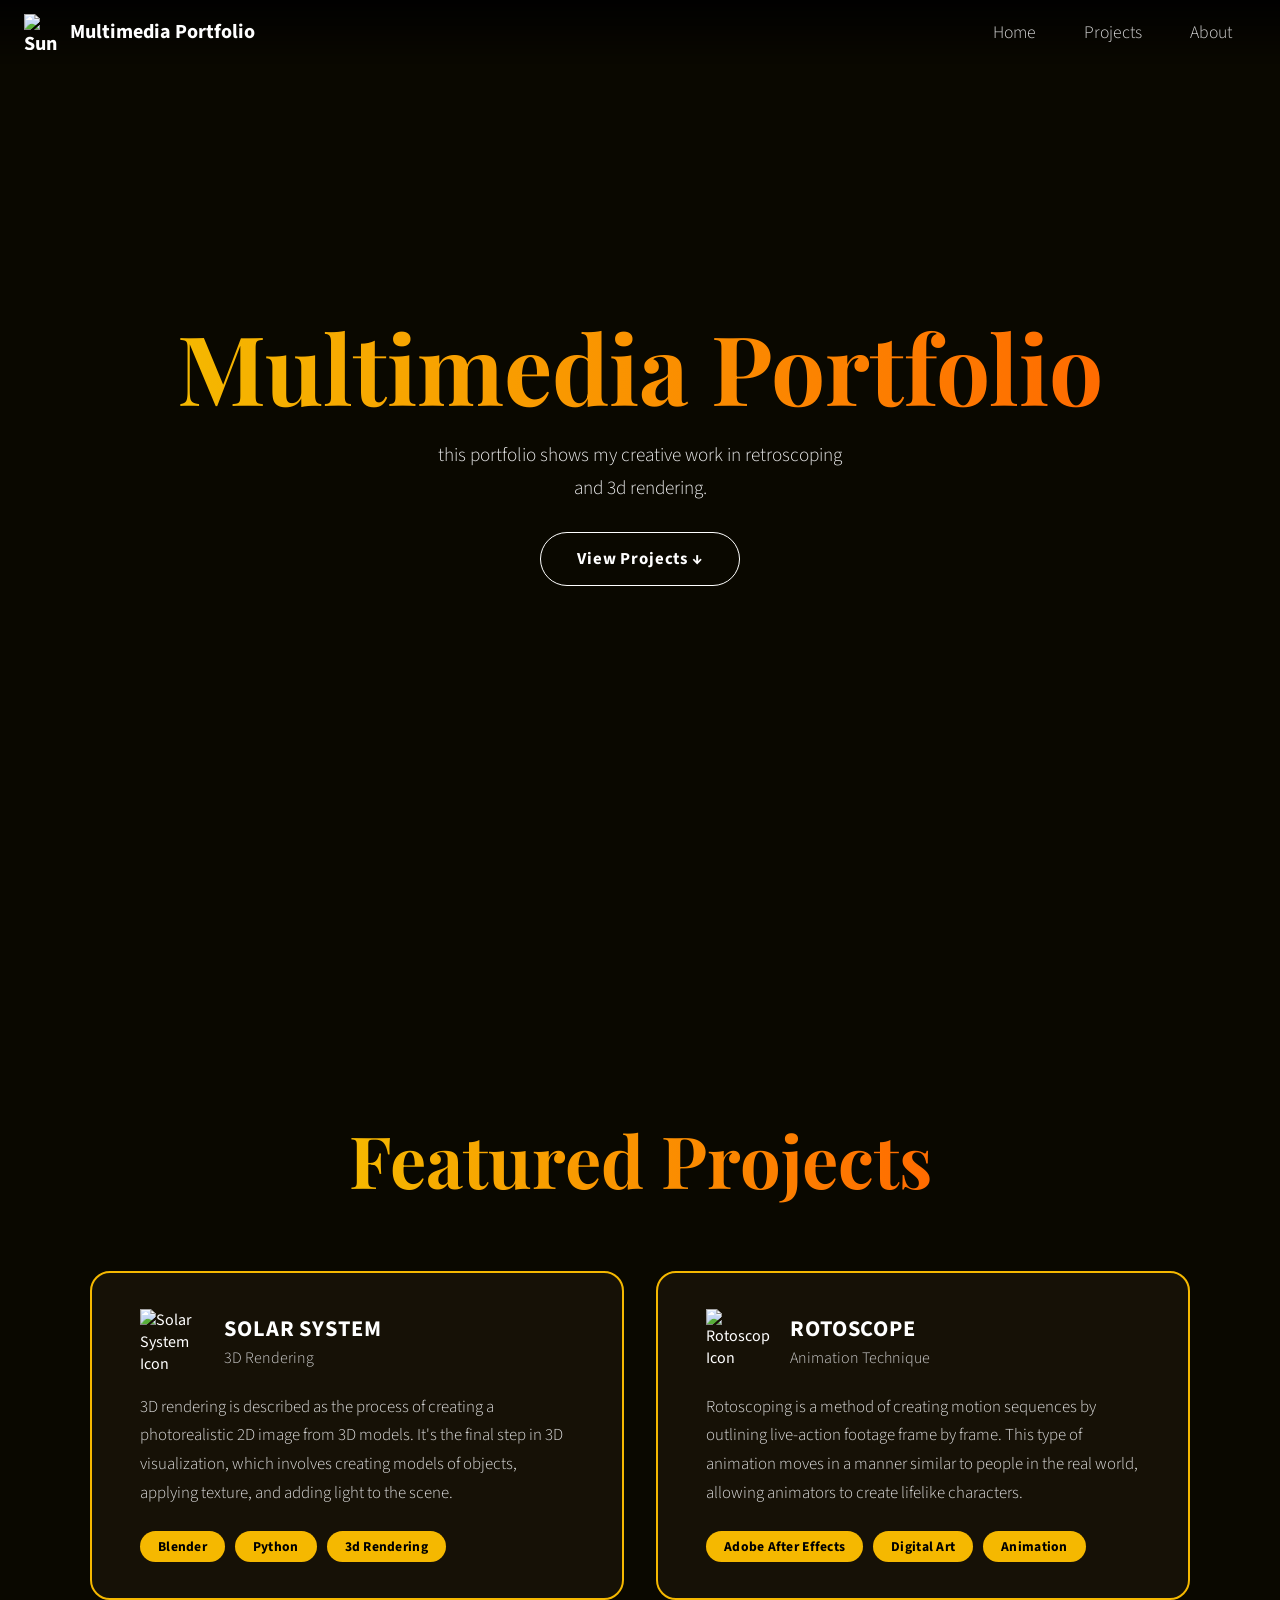
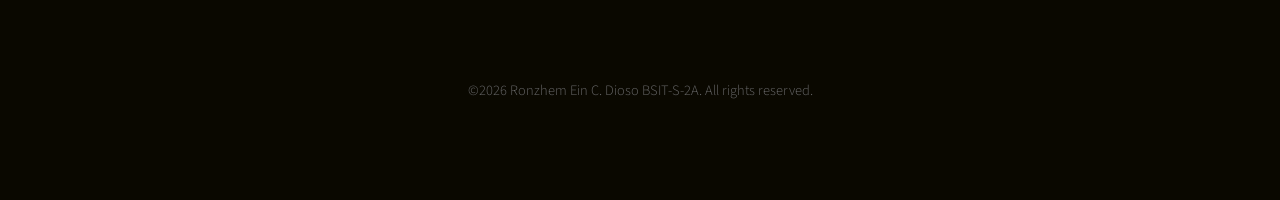
==== index.html @ b8014ca4 "portfolio" ====
<!DOCTYPE html>
<html lang="en">
<head>
  <meta charset="UTF-8" />
  <meta name="viewport" content="width=device-width, initial-scale=1.0"/>
  <title>Ronzhem's Multimedia Portfolio</title>
  <link rel="stylesheet" href="style.css" />
  
</head>
<body>
  <nav>
    <div class="nav-logo">
      <img src="images/sun.png" alt="Sun" class="nav-sun" />
      Multimedia Portfolio
    </div>
    <ul class="nav-links">
      <li><a href="index.html">Home</a></li>
      <li><a href="#projects">Projects</a></li>
      <li><a href="about.html">About</a></li>
    </ul>
  </nav>

  <!-- HERO -->
  <main class="hero">
    <h1 class="hero-title">Multimedia Portfolio</h1>
    <p class="hero-sub">this portfolio shows my creative work in retroscoping<br>and 3d rendering.</p>
    <a href="#projects" class="scroll-btn">View Projects ↓</a>
  </main>

  <!-- FEATURED PROJECTS -->
  <section id="projects" class="projects-section">
    <h2 class="section-title">Featured Projects</h2>
    <div class="cards-grid">

      <!-- Solar System Card -->
      <a href="portfolio/solarsystem.html" class="card">
        <div class="card-header">
          <img src="images/sun.png" alt="Solar System Icon" class="card-icon" />
          <div>
            <div class="card-title">SOLAR SYSTEM</div>
            <div class="card-subtitle">3D Rendering</div>
          </div>
        </div>
        <p class="card-desc">3D rendering is described as the process of creating a photorealistic 2D image from 3D models. It's the final step in 3D visualization, which involves creating models of objects, applying texture, and adding light to the scene.</p>
        <div class="tags">
          <span class="tag">Blender</span>
          <span class="tag">Python</span>
          <span class="tag">3d Rendering</span>
        </div>
      </a>

      <!-- Rotoscope Card -->
      <a href="portfolio/rotoscope.html" class="card">
        <div class="card-header">
          <img src="images/sun.png" alt="Rotoscope Icon" class="card-icon" />
          <div>
            <div class="card-title">ROTOSCOPE</div>
            <div class="card-subtitle">Animation Technique</div>
          </div>
        </div>
        <p class="card-desc">Rotoscoping is a method of creating motion sequences by outlining live-action footage frame by frame. This type of animation moves in a manner similar to people in the real world, allowing animators to create lifelike characters.</p>
        <div class="tags">
          <span class="tag">Adobe After Effects</span>
          <span class="tag">Digital Art</span>
          <span class="tag">Animation</span>
        </div>
      </a>

    </div>

    <footer class="site-footer">©2026 Ronzhem Ein C. Dioso BSIT-S-2A. All rights reserved.</footer>
  </section>

  <script>
    const heroBg = document.querySelector('.hero-bg');
    const hero = document.querySelector('.hero');
    window.addEventListener('scroll', () => {
      const scrollY = window.scrollY;
      const heroHeight = hero.offsetHeight;
      const fadeProgress = Math.min(scrollY / (heroHeight * 0.5), 1);
      heroBg.style.opacity = 0.12 * (1 - fadeProgress);
    });
  </script>

</body>
</html>
---- style.css ----
@import url('https://fonts.googleapis.com/css2?family=Playfair+Display:wght@700&family=Source+Sans+3:wght@300;400;700&display=swap');

*, *::before, *::after {
  margin: 0;
  padding: 0;
  box-sizing: border-box;
}

html {
  scroll-behavior: smooth;
}

html, body {
  background-color: #0a0800;
  color: #fff;
  font-family: 'Source Sans 3', sans-serif;
}

/* ── NAV ── */
nav {
  position: fixed;
  top: 0;
  left: 0;
  width: 100%;
  display: flex;
  justify-content: space-between;
  align-items: center;
  padding: 14px 48px 14px 24px;
  z-index: 100;
  background: linear-gradient(to bottom, rgba(0,0,0,0.85) 0%, rgba(0,0,0,0) 100%);
}

.nav-logo {
  display: flex;
  align-items: center;
  gap: 10px;
  font-weight: 700;
  font-size: 1.25rem;
  color: #ffffff;
}

.nav-sun {
  width: 36px;
  height: 36px;
  object-fit: contain;
}

.nav-links {
  list-style: none;
  display: flex;
  gap: 48px;
}

.nav-links a {
  text-decoration: none;
  color: #d4d4d4;
  font-size: 1.1rem;
  font-weight: 300;
  transition: color 0.2s;
}

.nav-links a:hover {
  color: #f5b800;
}

/* ── HERO ── */
/* ── HERO ── */
.hero {
  height: 100vh;
  display: flex;
  flex-direction: column;
  align-items: center;
  justify-content: center;
  text-align: center;
  gap: 20px;
  padding: 0 24px;
  position: relative;
  overflow: hidden;
  background-image: url('./images/bg2.jpg');
  background-size: cover;
  background-position: center;
  background-repeat: no-repeat;
}

.hero::before {
  content: '';
  position: absolute;
  inset: 0;
  background: linear-gradient(to bottom, rgba(10,8,0,0.75) 0%, rgba(10,8,0,0.85) 60%, rgba(10,8,0,1) 100%);
  z-index: 0;
}

.hero > * {
  position: relative;
  z-index: 1;
}

.hero-sun {
  width: 100px;
  height: 100px;
  object-fit: contain;
}

.hero-title {
  font-family: 'Playfair Display', serif;
  font-size: clamp(3rem, 8vw, 6rem);
  font-weight: 700;
  background: linear-gradient(90deg, #f5b800 0%, #ff6b00 100%);
  -webkit-background-clip: text;
  -webkit-text-fill-color: transparent;
  background-clip: text;
  line-height: 1.1;
}

.hero-sub {
  font-size: clamp(1.05rem, 2vw, 1.2rem);
  font-weight: 300;
  color: #e8e8e8;
  line-height: 1.7;
}

/* ── SCROLL BUTTON ── */
.scroll-btn {
  display: inline-block;
  margin-top: 8px;
  padding: 14px 36px;
  border: 1.5px solid #ffffff;
  border-radius: 999px;
  color: #ffffff;
  font-family: 'Source Sans 3', sans-serif;
  font-size: 1.05rem;
  font-weight: 700;
  text-decoration: none;
  letter-spacing: 0.05em;
  transition: background 0.25s ease, color 0.25s ease, transform 0.2s ease, box-shadow 0.25s ease;
}

.scroll-btn:hover {
  background: #ffffff;
  color: #000;
  transform: translateY(-3px);
  box-shadow: 0 0 24px rgba(255, 255, 255, 0.3);
}

/* ── SCROLL INDICATOR ── */
.scroll-indicator {
  position: absolute;
  bottom: 32px;
  left: 50%;
  transform: translateX(-50%);
  opacity: 0.5;
  animation: bounce 2s ease-in-out infinite;
  text-decoration: none;
  color: #f5b800;
  font-size: 1.4rem;
}

@keyframes bounce {
  0%, 100% { transform: translateX(-50%) translateY(0); }
  50%       { transform: translateX(-50%) translateY(8px); }
}

/* ── PROJECTS SECTION ── */
.projects-section {
  min-height: 100vh;
  display: flex;
  flex-direction: column;
  align-items: center;
  justify-content: center;
  padding: 160px 48px 48px;
  gap: 64px;
}

.section-title {
  font-family: 'Playfair Display', serif;
  font-size: clamp(2.5rem, 6vw, 4.5rem);
  font-weight: 700;
  background: linear-gradient(90deg, #f5b800 0%, #ff6b00 100%);
  -webkit-background-clip: text;
  -webkit-text-fill-color: transparent;
  background-clip: text;
  text-align: center;
}

/* ── CARDS GRID ── */
.cards-grid {
  display: grid;
  grid-template-columns: repeat(2, 1fr);
  gap: 32px;
  width: 100%;
  max-width: 1100px;
  align-items: stretch;
}

/* ── CARD ── */
.card {
  text-decoration: none;
  color: inherit;
  background-color: #161106;
  border: 2px solid #f5b800;
  border-radius: 20px;
  padding: 36px 48px;
  display: flex;
  flex-direction: column;
  gap: 20px;
  transition: transform 0.25s ease, box-shadow 0.25s ease, border-color 0.25s ease;
  cursor: pointer;
}

.card:hover {
  transform: translateY(-6px);
  box-shadow: 0 0 32px rgba(245, 184, 0, 0.3);
  border-color: #ff6b00;
}

.card-header {
  display: flex;
  align-items: center;
  gap: 20px;
}

.card-icon {
  width: 64px;
  height: 64px;
  object-fit: contain;
  flex-shrink: 0;
}

.flower-icon {
  font-size: 3.2rem;
  line-height: 1;
  display: flex;
  align-items: center;
  justify-content: center;
  width: 64px;
  height: 64px;
  flex-shrink: 0;
}

.card-title {
  font-size: 1.4rem;
  font-weight: 700;
  color: #fff;
  letter-spacing: 0.04em;
}

.card-subtitle {
  font-size: 1rem;
  font-weight: 300;
  color: #ccc;
  margin-top: 2px;
}

.card-desc {
  font-size: 1.05rem;
  font-weight: 300;
  color: #ddd;
  line-height: 1.7;
}

/* ── TAGS ── */
.tags {
  display: flex;
  flex-wrap: wrap;
  gap: 10px;
  margin-top: 4px;
}

.tag {
  background-color: #f5b800;
  color: #000;
  font-weight: 700;
  font-size: 0.85rem;
  padding: 6px 18px;
  border-radius: 999px;
  letter-spacing: 0.02em;
  transition: background 0.2s ease, color 0.2s ease;
  cursor: default;
}

.tag:hover {
  background-color: transparent;
  color: #f5b800;
  outline: 1.5px solid #f5b800;
}

/* ── FOOTER ── */
.site-footer {
  font-size: 0.9rem;
  font-weight: 300;
  color: #666;
  text-align: center;
  margin-top: 16px;
}

/* ── RESPONSIVE ── */
@media (max-width: 768px) {
  .cards-grid {
    grid-template-columns: 1fr;
  }

  nav {
    padding: 14px 24px;
  }

  .nav-links {
    gap: 24px;
  }

  .projects-section {
    padding: 80px 24px 48px;
  }
}
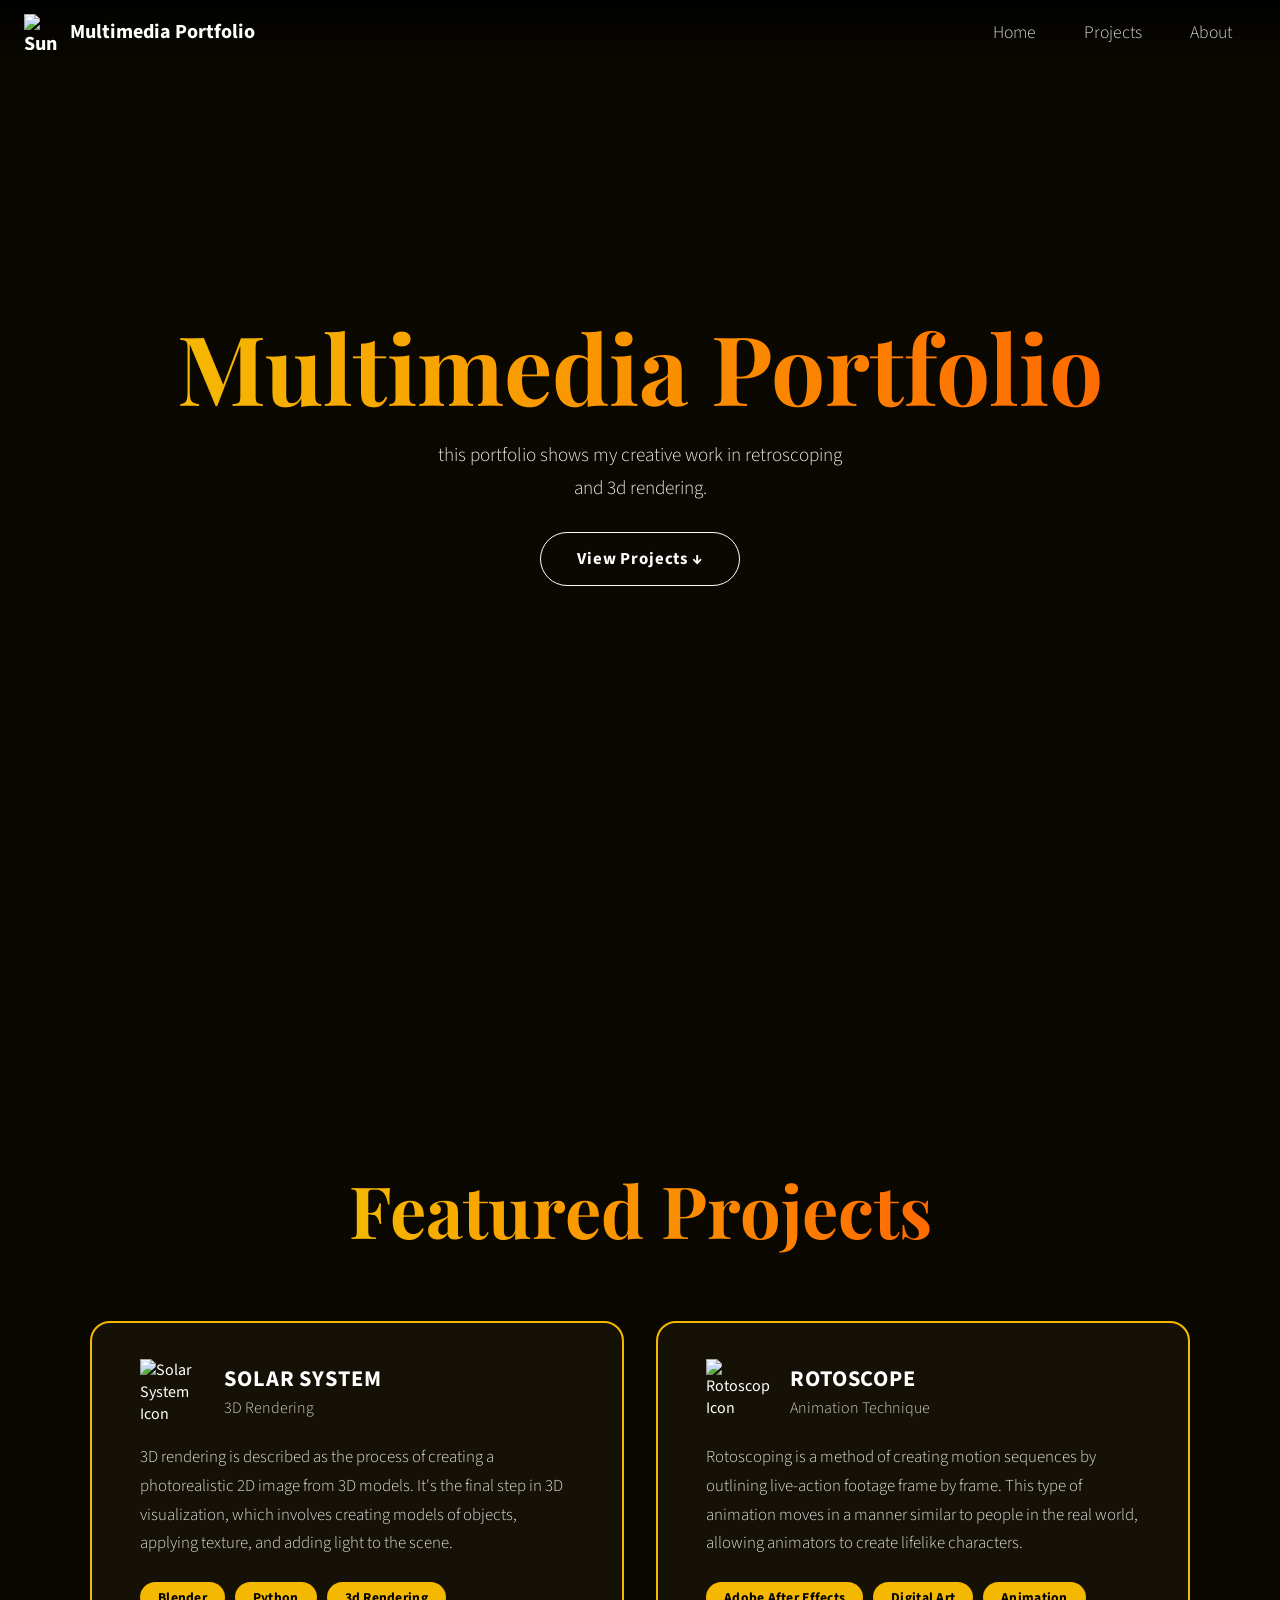
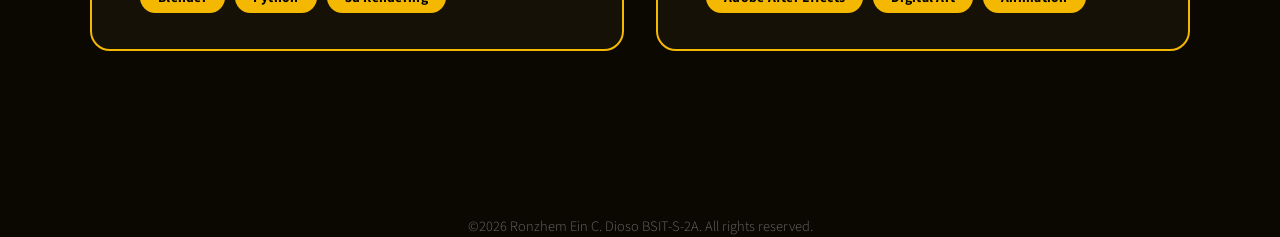
==== commit 4c940620: "page" ====
--- a/index.html
+++ b/index.html
@@ -5,9 +5,9 @@
   <meta name="viewport" content="width=device-width, initial-scale=1.0"/>
   <title>Ronzhem's Multimedia Portfolio</title>
   <link rel="stylesheet" href="style.css" />
-  
 </head>
 <body>
+
   <nav>
     <div class="nav-logo">
       <img src="images/sun.png" alt="Sun" class="nav-sun" />
@@ -20,65 +20,68 @@
     </ul>
   </nav>
 
-  <!-- HERO -->
-  <main class="hero">
-    <h1 class="hero-title">Multimedia Portfolio</h1>
-    <p class="hero-sub">this portfolio shows my creative work in retroscoping<br>and 3d rendering.</p>
-    <a href="#projects" class="scroll-btn">View Projects ↓</a>
+  <main>
+
+    <!-- HERO -->
+    <section class="hero">
+      <h1 class="hero-title">Multimedia Portfolio</h1>
+      <p class="hero-sub">this portfolio shows my creative work in retroscoping<br>and 3d rendering.</p>
+      <a href="#projects" class="scroll-btn">View Projects ↓</a>
+    </section>
+
+    <!-- FEATURED PROJECTS -->
+    <section id="projects" class="projects-section">
+      <h2 class="section-title">Featured Projects</h2>
+      <div class="cards-grid">
+
+        <!-- Solar System Card -->
+        <a href="portfolio/solarsystem.html" class="card">
+          <div class="card-header">
+            <img src="images/sun.png" alt="Solar System Icon" class="card-icon" />
+            <div>
+              <div class="card-title">SOLAR SYSTEM</div>
+              <div class="card-subtitle">3D Rendering</div>
+            </div>
+          </div>
+          <p class="card-desc">3D rendering is described as the process of creating a photorealistic 2D image from 3D models. It's the final step in 3D visualization, which involves creating models of objects, applying texture, and adding light to the scene.</p>
+          <div class="tags">
+            <span class="tag">Blender</span>
+            <span class="tag">Python</span>
+            <span class="tag">3d Rendering</span>
+          </div>
+        </a>
+
+        <!-- Rotoscope Card -->
+        <a href="portfolio/rotoscope.html" class="card">
+          <div class="card-header">
+            <img src="images/sun.png" alt="Rotoscope Icon" class="card-icon" />
+            <div>
+              <div class="card-title">ROTOSCOPE</div>
+              <div class="card-subtitle">Animation Technique</div>
+            </div>
+          </div>
+          <p class="card-desc">Rotoscoping is a method of creating motion sequences by outlining live-action footage frame by frame. This type of animation moves in a manner similar to people in the real world, allowing animators to create lifelike characters.</p>
+          <div class="tags">
+            <span class="tag">Adobe After Effects</span>
+            <span class="tag">Digital Art</span>
+            <span class="tag">Animation</span>
+          </div>
+        </a>
+
+      </div>
+    </section>
+
   </main>
 
-  <!-- FEATURED PROJECTS -->
-  <section id="projects" class="projects-section">
-    <h2 class="section-title">Featured Projects</h2>
-    <div class="cards-grid">
-
-      <!-- Solar System Card -->
-      <a href="portfolio/solarsystem.html" class="card">
-        <div class="card-header">
-          <img src="images/sun.png" alt="Solar System Icon" class="card-icon" />
-          <div>
-            <div class="card-title">SOLAR SYSTEM</div>
-            <div class="card-subtitle">3D Rendering</div>
-          </div>
-        </div>
-        <p class="card-desc">3D rendering is described as the process of creating a photorealistic 2D image from 3D models. It's the final step in 3D visualization, which involves creating models of objects, applying texture, and adding light to the scene.</p>
-        <div class="tags">
-          <span class="tag">Blender</span>
-          <span class="tag">Python</span>
-          <span class="tag">3d Rendering</span>
-        </div>
-      </a>
-
-      <!-- Rotoscope Card -->
-      <a href="portfolio/rotoscope.html" class="card">
-        <div class="card-header">
-          <img src="images/sun.png" alt="Rotoscope Icon" class="card-icon" />
-          <div>
-            <div class="card-title">ROTOSCOPE</div>
-            <div class="card-subtitle">Animation Technique</div>
-          </div>
-        </div>
-        <p class="card-desc">Rotoscoping is a method of creating motion sequences by outlining live-action footage frame by frame. This type of animation moves in a manner similar to people in the real world, allowing animators to create lifelike characters.</p>
-        <div class="tags">
-          <span class="tag">Adobe After Effects</span>
-          <span class="tag">Digital Art</span>
-          <span class="tag">Animation</span>
-        </div>
-      </a>
-
-    </div>
-
-    <footer class="site-footer">©2026 Ronzhem Ein C. Dioso BSIT-S-2A. All rights reserved.</footer>
-  </section>
+  <footer class="site-footer">©2026 Ronzhem Ein C. Dioso BSIT-S-2A. All rights reserved.</footer>
 
   <script>
-    const heroBg = document.querySelector('.hero-bg');
     const hero = document.querySelector('.hero');
     window.addEventListener('scroll', () => {
       const scrollY = window.scrollY;
       const heroHeight = hero.offsetHeight;
       const fadeProgress = Math.min(scrollY / (heroHeight * 0.5), 1);
-      heroBg.style.opacity = 0.12 * (1 - fadeProgress);
+      hero.style.opacity = 1 - fadeProgress * 0.3;
     });
   </script>
 
--- a/style.css
+++ b/style.css
@@ -310,4 +310,49 @@
   .projects-section {
     padding: 80px 24px 48px;
   }
+}
+
+@media (max-width: 768px) {
+
+  /* Fix nav wrapping and overlap */
+  nav {
+    flex-direction: column;
+    align-items: flex-start;
+    padding: 12px 6%;
+    gap: 6px;
+  }
+
+  .nav-links {
+    display: flex;
+    flex-wrap: wrap;
+    gap: 12px;
+  }
+
+  /* Push hero down more to account for taller nav on mobile */
+  .project-hero {
+    padding: 140px 6% 48px;
+  }
+
+  /* Celestial image fix */
+  .celestial-img-wrap {
+    min-height: 260px;
+    height: 260px;
+  }
+
+  .celestial-img {
+    width: 100%;
+    height: 260px;
+    min-height: unset;
+    object-fit: cover;
+    margin: 0;
+  }
+
+  .celestial-card {
+    grid-template-columns: 1fr;
+    gap: 24px;
+  }
+
+  .celestial-info {
+    padding: 28px;
+  }
 }
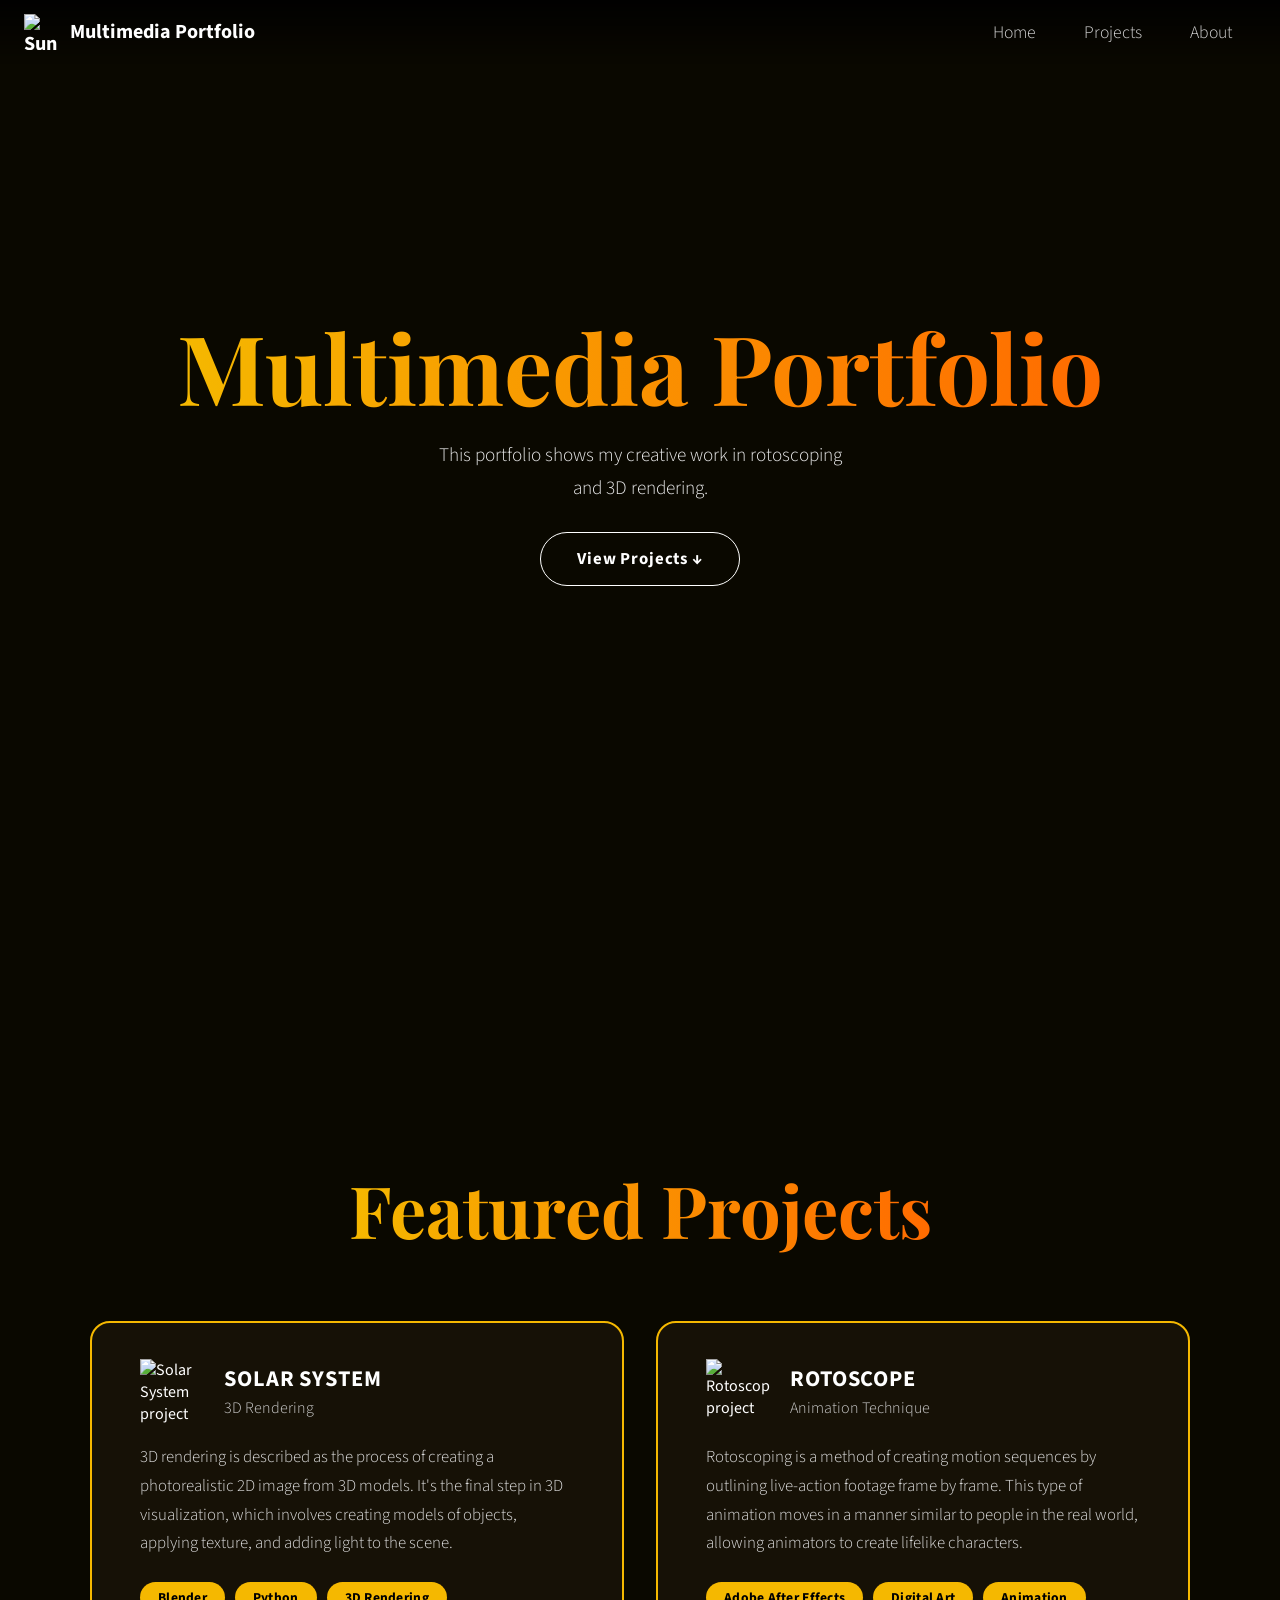
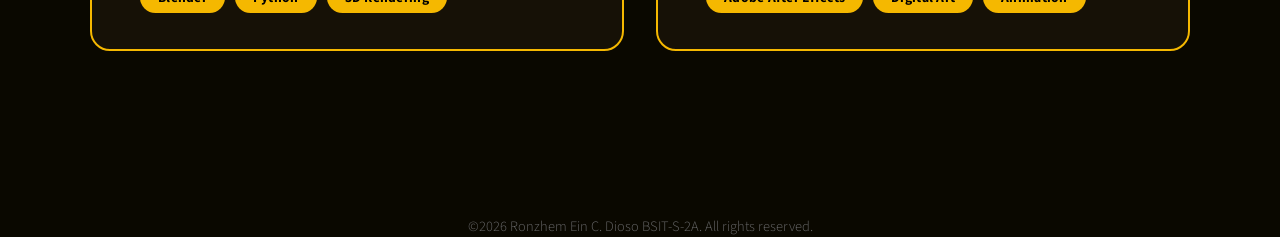
==== commit 2c89df8c: "pages" ====
--- a/index.html
+++ b/index.html
@@ -8,9 +8,9 @@
 </head>
 <body>
 
-  <nav>
+  <nav role="navigation" aria-label="Main navigation">
     <div class="nav-logo">
-      <img src="images/sun.png" alt="Sun" class="nav-sun" />
+      <img src="images/sun.png" alt="Sun icon" class="nav-sun" width="32" height="32" />
       Multimedia Portfolio
     </div>
     <ul class="nav-links">
@@ -20,48 +20,48 @@
     </ul>
   </nav>
 
-  <main>
+  <main id="main-content">
 
     <!-- HERO -->
-    <section class="hero">
+    <section class="hero" aria-label="Hero section">
       <h1 class="hero-title">Multimedia Portfolio</h1>
-      <p class="hero-sub">this portfolio shows my creative work in retroscoping<br>and 3d rendering.</p>
-      <a href="#projects" class="scroll-btn">View Projects ↓</a>
+      <p class="hero-sub">This portfolio shows my creative work in rotoscoping<br aria-hidden="true" />and 3D rendering.</p>
+      <a href="#projects" class="scroll-btn" aria-label="Scroll down to view projects">View Projects ↓</a>
     </section>
 
     <!-- FEATURED PROJECTS -->
-    <section id="projects" class="projects-section">
-      <h2 class="section-title">Featured Projects</h2>
-      <div class="cards-grid">
+    <section id="projects" class="projects-section" aria-labelledby="projects-heading">
+      <h2 id="projects-heading" class="section-title">Featured Projects</h2>
+      <div class="cards-grid" role="list">
 
         <!-- Solar System Card -->
-        <a href="portfolio/solarsystem.html" class="card">
+        <a href="portfolio/solarsystem.html" class="card" role="listitem" aria-label="Solar System – 3D Rendering project">
           <div class="card-header">
-            <img src="images/sun.png" alt="Solar System Icon" class="card-icon" />
+            <img src="images/sun.png" alt="Solar System project icon" class="card-icon" width="48" height="48" />
             <div>
               <div class="card-title">SOLAR SYSTEM</div>
               <div class="card-subtitle">3D Rendering</div>
             </div>
           </div>
           <p class="card-desc">3D rendering is described as the process of creating a photorealistic 2D image from 3D models. It's the final step in 3D visualization, which involves creating models of objects, applying texture, and adding light to the scene.</p>
-          <div class="tags">
+          <div class="tags" aria-label="Technologies used">
             <span class="tag">Blender</span>
             <span class="tag">Python</span>
-            <span class="tag">3d Rendering</span>
+            <span class="tag">3D Rendering</span>
           </div>
         </a>
 
         <!-- Rotoscope Card -->
-        <a href="portfolio/rotoscope.html" class="card">
+        <a href="portfolio/rotoscope.html" class="card" role="listitem" aria-label="Rotoscope – Animation Technique project">
           <div class="card-header">
-            <img src="images/sun.png" alt="Rotoscope Icon" class="card-icon" />
+            <img src="images/sun.png" alt="Rotoscope project icon" class="card-icon" width="48" height="48" />
             <div>
               <div class="card-title">ROTOSCOPE</div>
               <div class="card-subtitle">Animation Technique</div>
             </div>
           </div>
           <p class="card-desc">Rotoscoping is a method of creating motion sequences by outlining live-action footage frame by frame. This type of animation moves in a manner similar to people in the real world, allowing animators to create lifelike characters.</p>
-          <div class="tags">
+          <div class="tags" aria-label="Technologies used">
             <span class="tag">Adobe After Effects</span>
             <span class="tag">Digital Art</span>
             <span class="tag">Animation</span>
@@ -73,16 +73,27 @@
 
   </main>
 
-  <footer class="site-footer">©2026 Ronzhem Ein C. Dioso BSIT-S-2A. All rights reserved.</footer>
+  <footer class="site-footer" role="contentinfo">
+    <p>©2026 Ronzhem Ein C. Dioso BSIT-S-2A. All rights reserved.</p>
+  </footer>
 
   <script>
-    const hero = document.querySelector('.hero');
-    window.addEventListener('scroll', () => {
-      const scrollY = window.scrollY;
-      const heroHeight = hero.offsetHeight;
-      const fadeProgress = Math.min(scrollY / (heroHeight * 0.5), 1);
-      hero.style.opacity = 1 - fadeProgress * 0.3;
-    });
+    (function () {
+      'use strict';
+
+      var hero = document.querySelector('.hero');
+      if (!hero) return;
+
+      function handleScroll() {
+        var scrollY = window.scrollY || window.pageYOffset;
+        var heroHeight = hero.offsetHeight;
+        if (heroHeight === 0) return;
+        var fadeProgress = Math.min(scrollY / (heroHeight * 0.5), 1);
+        hero.style.opacity = String(1 - fadeProgress * 0.3);
+      }
+
+      window.addEventListener('scroll', handleScroll, { passive: true });
+    })();
   </script>
 
 </body>
